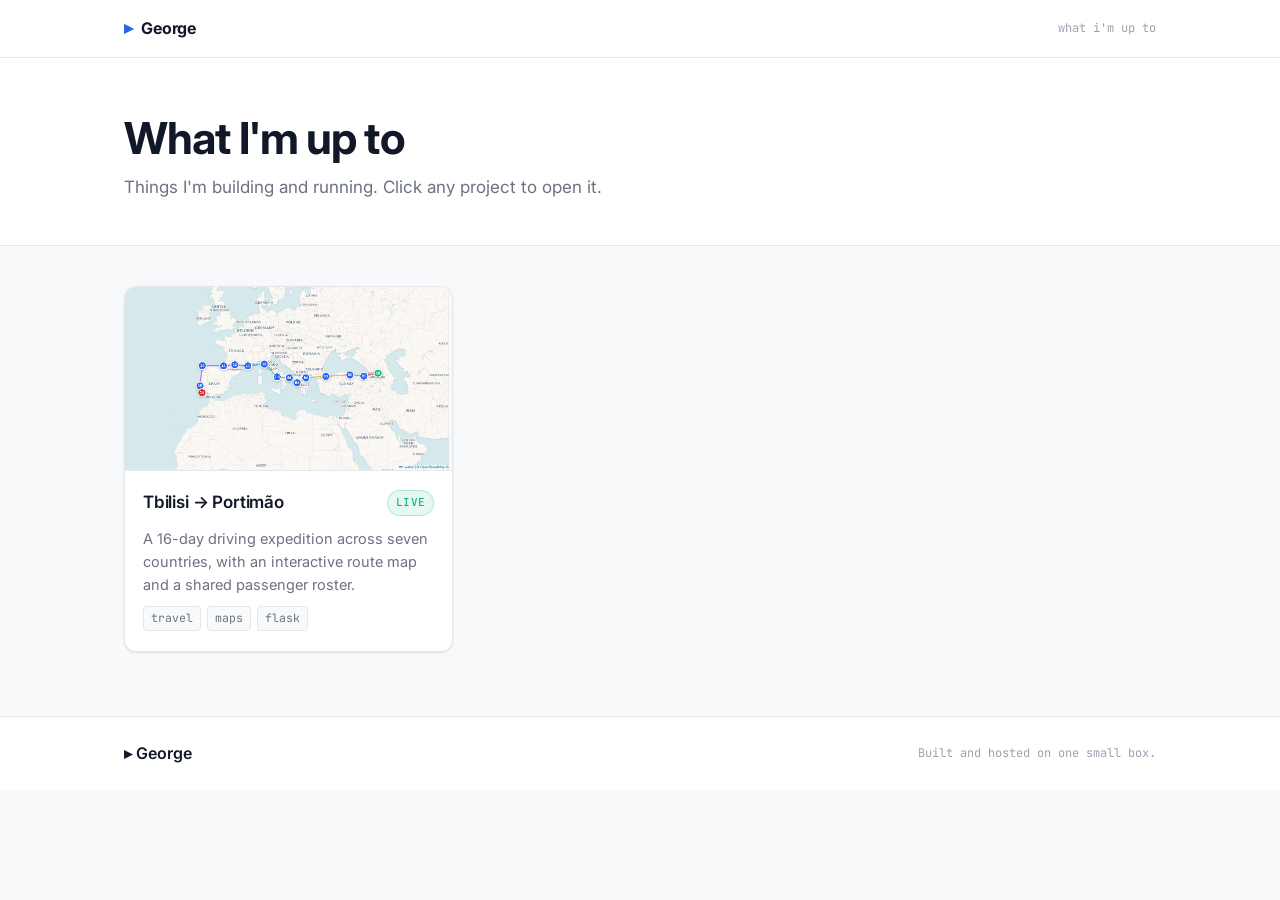
==== site/index.html @ 6715273e "deployed main page" ====
<!DOCTYPE html>
<html lang="en">
<head>
<meta charset="UTF-8" />
<meta name="viewport" content="width=device-width, initial-scale=1.0" />
<title>George — what I'm up to</title>
<meta name="description" content="Projects I'm building and running — a home base that links out to each one." />

<!-- Social link previews -->
<meta property="og:type" content="website" />
<meta property="og:title" content="George — what I'm up to" />
<meta property="og:description" content="Projects I'm building and running." />

<!-- Inline SVG favicon: the ▸ mark in the accent blue (no extra asset) -->
<link rel="icon" href="data:image/svg+xml,%3Csvg xmlns='http://www.w3.org/2000/svg' viewBox='0 0 100 100'%3E%3Ctext y='.9em' font-size='86' fill='%232563eb'%3E%E2%96%B8%3C/text%3E%3C/svg%3E" />

<link rel="preconnect" href="https://fonts.googleapis.com">
<link rel="preconnect" href="https://fonts.gstatic.com" crossorigin>
<link href="https://fonts.googleapis.com/css2?family=Inter:wght@400;500;600;700&family=JetBrains+Mono:wght@400;500&display=swap" rel="stylesheet">
<link rel="stylesheet" href="styles.css" />
</head>
<body>

<nav class="navbar">
  <div class="nav-inner">
    <a href="/" class="logo">
      <span class="logo-mark">▸</span>
      <span class="logo-text">George</span>
    </a>
    <div class="nav-meta">what I'm up to</div>
  </div>
</nav>

<header class="hero">
  <div class="hero-inner">
    <h1>What I'm up to</h1>
    <p class="hero-sub">Things I'm building and running. Click any project to open it.</p>
  </div>
</header>

<main class="container">
  <section id="projects" class="project-grid">
    <!-- cards injected by render.js from projects.js -->
  </section>
  <p id="empty" class="empty" hidden>Nothing here yet — check back soon.</p>
</main>

<footer class="site-footer">
  <div class="footer-inner">
    <span class="footer-logo">▸ George</span>
    <span class="footer-meta">Built and hosted on one small box.</span>
  </div>
</footer>

<script src="projects.js"></script>
<script src="render.js"></script>
</body>
</html>
---- site/styles.css ----
/* ─────────────────────────────────────────────────────────────────────────
   Homepage hub — visual sibling of the roadtrip site. The :root tokens below
   are copied from roadtrip's frontend/styles.css so the hub and the projects
   share one design language. (roadtrip's shipped theme is light; to go dark,
   swap this :root block.)
   ───────────────────────────────────────────────────────────────────────── */

:root {
  --bg: #ffffff;
  --bg-soft: #f8f9fb;
  --bg-card: #ffffff;
  --bg-hover: #f1f3f7;
  --border: #e5e7eb;
  --border-strong: #d1d5db;
  --text: #111827;
  --text-muted: #6b7280;
  --text-subtle: #9ca3af;
  --accent: #2563eb;
  --accent-hover: #1d4ed8;
  --accent-soft: #eff6ff;
  --danger: #dc2626;
  --success: #10b981;
  --warning: #f59e0b;
  --shadow-sm: 0 1px 2px rgba(0,0,0,0.04);
  --shadow: 0 1px 3px rgba(0,0,0,0.06), 0 1px 2px rgba(0,0,0,0.04);
  --shadow-md: 0 4px 6px rgba(0,0,0,0.05), 0 2px 4px rgba(0,0,0,0.04);
  --shadow-lg: 0 10px 15px rgba(0,0,0,0.07), 0 4px 6px rgba(0,0,0,0.05);
  --radius-sm: 4px;
  --radius: 6px;
  --radius-md: 8px;
  --radius-lg: 12px;
  --font-sans: 'Inter', -apple-system, BlinkMacSystemFont, 'Segoe UI', sans-serif;
  --font-mono: 'JetBrains Mono', ui-monospace, monospace;
}

* { box-sizing: border-box; margin: 0; padding: 0; }

body {
  font-family: var(--font-sans);
  color: var(--text);
  background: var(--bg-soft);
  line-height: 1.6;
  -webkit-font-smoothing: antialiased;
}

a { color: inherit; text-decoration: none; }

/* ── Navbar (sticky, translucent — mirrors roadtrip) ── */
.navbar {
  position: sticky; top: 0; z-index: 1000;
  background: rgba(255,255,255,0.95);
  backdrop-filter: blur(8px);
  border-bottom: 1px solid var(--border);
}
.nav-inner {
  max-width: 1080px; margin: 0 auto;
  padding: 14px 24px;
  display: flex; align-items: center; justify-content: space-between;
}
.logo { display: inline-flex; align-items: center; gap: 8px; font-weight: 700; }
.logo-mark { color: var(--accent); font-size: 18px; }
.logo-text { font-size: 16px; letter-spacing: -0.01em; }
.nav-meta {
  font-family: var(--font-mono); font-size: 12px;
  color: var(--text-subtle); text-transform: lowercase;
}

/* ── Hero ── */
.hero { border-bottom: 1px solid var(--border); background: var(--bg); }
.hero-inner { max-width: 1080px; margin: 0 auto; padding: 56px 24px 44px; }
.hero h1 {
  font-size: clamp(28px, 5vw, 44px); font-weight: 700;
  letter-spacing: -0.02em; line-height: 1.1;
}
.hero-sub { margin-top: 12px; color: var(--text-muted); font-size: 17px; max-width: 60ch; }

/* ── Layout ── */
.container { max-width: 1080px; margin: 0 auto; padding: 40px 24px 64px; }

.project-grid {
  display: grid;
  grid-template-columns: repeat(auto-fill, minmax(300px, 1fr));
  gap: 22px;
}

/* ── Project card ── */
.card {
  display: flex; flex-direction: column;
  background: var(--bg-card);
  border: 1px solid var(--border);
  border-radius: var(--radius-lg);
  overflow: hidden;
  box-shadow: var(--shadow);
  transition: transform .15s ease, box-shadow .15s ease, border-color .15s ease;
}
.card:hover {
  transform: translateY(-3px);
  box-shadow: var(--shadow-lg);
  border-color: var(--border-strong);
}
.card-thumb {
  width: 100%; aspect-ratio: 16 / 9; object-fit: cover;
  background: var(--bg-hover); border-bottom: 1px solid var(--border);
  display: block;
}
.card-body { padding: 18px 18px 20px; display: flex; flex-direction: column; gap: 10px; flex: 1; }
.card-head { display: flex; align-items: center; justify-content: space-between; gap: 12px; }
.card-head h3 { font-size: 17px; font-weight: 600; letter-spacing: -0.01em; }
.card-blurb { color: var(--text-muted); font-size: 14.5px; flex: 1; }

/* ── Status badge ── */
.badge {
  font-family: var(--font-mono); font-size: 11px; font-weight: 500;
  text-transform: uppercase; letter-spacing: 0.03em;
  padding: 3px 8px; border-radius: 999px; white-space: nowrap;
  border: 1px solid transparent;
}
.badge-live     { color: var(--success); background: rgba(16,185,129,0.10); border-color: rgba(16,185,129,0.25); }
.badge-building { color: var(--accent);  background: var(--accent-soft);    border-color: rgba(37,99,235,0.25); }
.badge-paused   { color: var(--warning); background: rgba(245,158,11,0.10); border-color: rgba(245,158,11,0.25); }
.badge-archived { color: var(--text-subtle); background: var(--bg-hover);   border-color: var(--border); }

/* ── Tags ── */
.card-tags { display: flex; flex-wrap: wrap; gap: 6px; }
.tag {
  font-family: var(--font-mono); font-size: 11.5px;
  color: var(--text-muted); background: var(--bg-soft);
  border: 1px solid var(--border); border-radius: var(--radius-sm);
  padding: 2px 7px;
}

.empty { text-align: center; color: var(--text-subtle); padding: 48px 0; }

/* ── Footer ── */
.site-footer { border-top: 1px solid var(--border); background: var(--bg); }
.footer-inner {
  max-width: 1080px; margin: 0 auto; padding: 24px;
  display: flex; align-items: center; justify-content: space-between; gap: 12px;
}
.footer-logo { font-weight: 600; color: var(--text); }
.footer-meta { font-family: var(--font-mono); font-size: 12px; color: var(--text-subtle); }

@media (max-width: 560px) {
  .footer-inner { flex-direction: column; align-items: flex-start; }
  .nav-meta { display: none; }
}
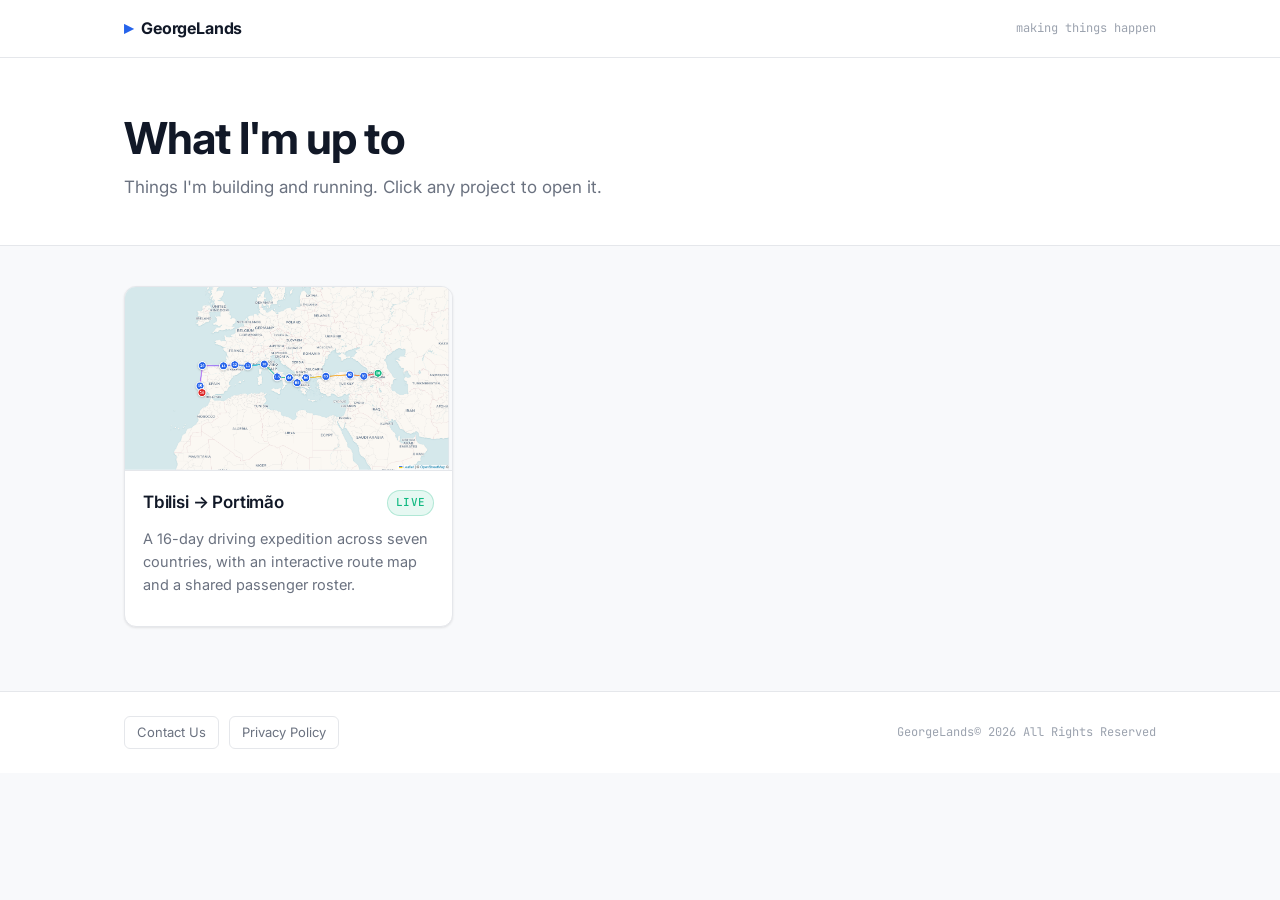
==== commit 2fbacdbc: "text changes" ====
--- a/site/index.html
+++ b/site/index.html
@@ -25,9 +25,9 @@
   <div class="nav-inner">
     <a href="/" class="logo">
       <span class="logo-mark">▸</span>
-      <span class="logo-text">George</span>
+      <span class="logo-text">GeorgeLands</span>
     </a>
-    <div class="nav-meta">what I'm up to</div>
+    <div class="nav-meta">making things happen</div>
   </div>
 </nav>
 
@@ -47,8 +47,11 @@
 
 <footer class="site-footer">
   <div class="footer-inner">
-    <span class="footer-logo">▸ George</span>
-    <span class="footer-meta">Built and hosted on one small box.</span>
+    <nav class="footer-links">
+      <a href="/contact.html" class="footer-link">Contact Us</a>
+      <a href="/privacy.html" class="footer-link">Privacy Policy</a>
+    </nav>
+    <span class="footer-meta">GeorgeLands&copy; 2026 All Rights Reserved</span>
   </div>
 </footer>
 
--- a/site/styles.css
+++ b/site/styles.css
@@ -140,6 +140,25 @@
 .footer-logo { font-weight: 600; color: var(--text); }
 .footer-meta { font-family: var(--font-mono); font-size: 12px; color: var(--text-subtle); }
 
+/* Footer link buttons (left side) */
+.footer-links { display: flex; align-items: center; gap: 10px; }
+.footer-link {
+  font-size: 13px; color: var(--text-muted);
+  padding: 5px 12px; border: 1px solid var(--border); border-radius: var(--radius);
+  transition: color .15s ease, border-color .15s ease, background .15s ease;
+}
+.footer-link:hover { color: var(--accent); border-color: var(--accent); background: var(--accent-soft); }
+
+/* ── Content pages (contact, privacy) ── */
+.page { max-width: 720px; margin: 0 auto; padding: 56px 24px 72px; }
+.page h1 { font-size: clamp(26px, 4vw, 38px); font-weight: 700; letter-spacing: -0.02em; }
+.page .lead { margin-top: 10px; color: var(--text-muted); font-size: 17px; }
+.page h2 { font-size: 18px; font-weight: 600; margin-top: 32px; }
+.page p { margin-top: 12px; }
+.page a { color: var(--accent); }
+.page a:hover { text-decoration: underline; }
+.page .muted { color: var(--text-muted); font-size: 14px; }
+
 @media (max-width: 560px) {
   .footer-inner { flex-direction: column; align-items: flex-start; }
   .nav-meta { display: none; }
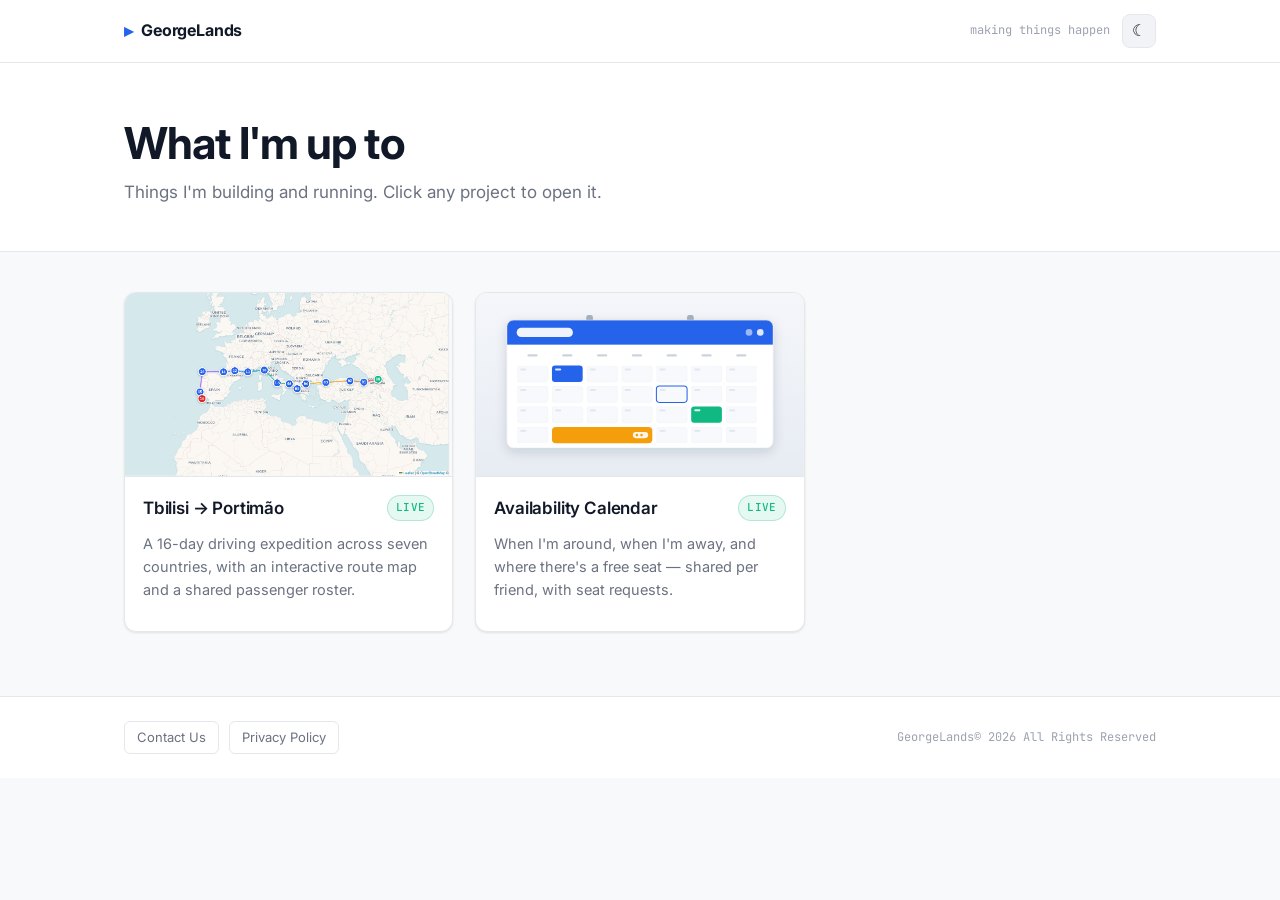
==== commit 7ddc9b49: "added light/dark mode toggle" ====
--- a/site/index.html
+++ b/site/index.html
@@ -18,6 +18,9 @@
 <link rel="preconnect" href="https://fonts.gstatic.com" crossorigin>
 <link href="https://fonts.googleapis.com/css2?family=Inter:wght@400;500;600;700&family=JetBrains+Mono:wght@400;500&display=swap" rel="stylesheet">
 <link rel="stylesheet" href="styles.css" />
+
+<!-- Apply the saved theme before first paint to avoid a flash (light is the default) -->
+<script>(function(){try{if(localStorage.getItem("theme")==="dark")document.documentElement.setAttribute("data-theme","dark");}catch(e){}})();</script>
 </head>
 <body>
 
@@ -27,7 +30,10 @@
       <span class="logo-mark">▸</span>
       <span class="logo-text">GeorgeLands</span>
     </a>
-    <div class="nav-meta">making things happen</div>
+    <div class="nav-right">
+      <div class="nav-meta">making things happen</div>
+      <button class="nav-btn theme-toggle" id="theme-toggle" type="button" title="Switch to dark mode" aria-label="Switch to dark mode">☾</button>
+    </div>
   </div>
 </nav>
 
@@ -57,5 +63,6 @@
 
 <script src="projects.js"></script>
 <script src="render.js"></script>
+<script src="theme.js"></script>
 </body>
 </html>
--- a/site/styles.css
+++ b/site/styles.css
@@ -1,8 +1,10 @@
 /* ─────────────────────────────────────────────────────────────────────────
    Homepage hub — visual sibling of the roadtrip site. The :root tokens below
    are copied from roadtrip's frontend/styles.css so the hub and the projects
-   share one design language. (roadtrip's shipped theme is light; to go dark,
-   swap this :root block.)
+   share one design language. Light is the default; dark mode is opt-in via the
+   navbar ☾/☀ toggle and overrides only the color tokens under
+   [data-theme="dark"] (see theme.js). Every rule reads var()s, so nothing else
+   needs to know which theme is active.
    ───────────────────────────────────────────────────────────────────────── */
 
 :root {
@@ -10,6 +12,7 @@
   --bg-soft: #f8f9fb;
   --bg-card: #ffffff;
   --bg-hover: #f1f3f7;
+  --nav-bg: rgba(255,255,255,0.95);
   --border: #e5e7eb;
   --border-strong: #d1d5db;
   --text: #111827;
@@ -31,6 +34,34 @@
   --radius-lg: 12px;
   --font-sans: 'Inter', -apple-system, BlinkMacSystemFont, 'Segoe UI', sans-serif;
   --font-mono: 'JetBrains Mono', ui-monospace, monospace;
+  color-scheme: light;
+}
+
+/* Dark mode — opt-in, toggled by the navbar button and persisted in localStorage
+   (see theme.js). Overrides only the color tokens; the palette is shared with
+   availability_calendar's dark theme so the platform reads as one product. */
+:root[data-theme="dark"] {
+  --bg: #171a21;
+  --bg-soft: #0f1115;
+  --bg-card: #171a21;
+  --bg-hover: #1f242e;
+  --nav-bg: rgba(15,17,21,0.9);
+  --border: #2a313d;
+  --border-strong: #3d4652;
+  --text: #e7ebf2;
+  --text-muted: #93a0b4;
+  --text-subtle: #6b7686;
+  --accent: #4f8cff;
+  --accent-hover: #6ba0ff;
+  --accent-soft: rgba(79,140,255,0.15);
+  --danger: #ef4f5b;
+  --success: #2fbf71;
+  --warning: #f5a623;
+  --shadow-sm: 0 1px 2px rgba(0,0,0,0.3);
+  --shadow: 0 1px 3px rgba(0,0,0,0.4), 0 1px 2px rgba(0,0,0,0.3);
+  --shadow-md: 0 4px 6px rgba(0,0,0,0.4), 0 2px 4px rgba(0,0,0,0.3);
+  --shadow-lg: 0 10px 20px rgba(0,0,0,0.5), 0 4px 6px rgba(0,0,0,0.4);
+  color-scheme: dark;
 }
 
 * { box-sizing: border-box; margin: 0; padding: 0; }
@@ -48,7 +79,7 @@
 /* ── Navbar (sticky, translucent — mirrors roadtrip) ── */
 .navbar {
   position: sticky; top: 0; z-index: 1000;
-  background: rgba(255,255,255,0.95);
+  background: var(--nav-bg);
   backdrop-filter: blur(8px);
   border-bottom: 1px solid var(--border);
 }
@@ -64,6 +95,16 @@
   font-family: var(--font-mono); font-size: 12px;
   color: var(--text-subtle); text-transform: lowercase;
 }
+.nav-right { display: flex; align-items: center; gap: 12px; }
+.nav-btn {
+  display: inline-flex; align-items: center; justify-content: center;
+  width: 34px; height: 34px; flex: 0 0 auto;
+  background: var(--bg-hover); color: var(--text);
+  border: 1px solid var(--border); border-radius: var(--radius-md);
+  font-size: 16px; line-height: 1; cursor: pointer;
+  transition: border-color .15s ease, background .15s ease;
+}
+.nav-btn:hover { border-color: var(--border-strong); background: var(--bg-soft); }
 
 /* ── Hero ── */
 .hero { border-bottom: 1px solid var(--border); background: var(--bg); }
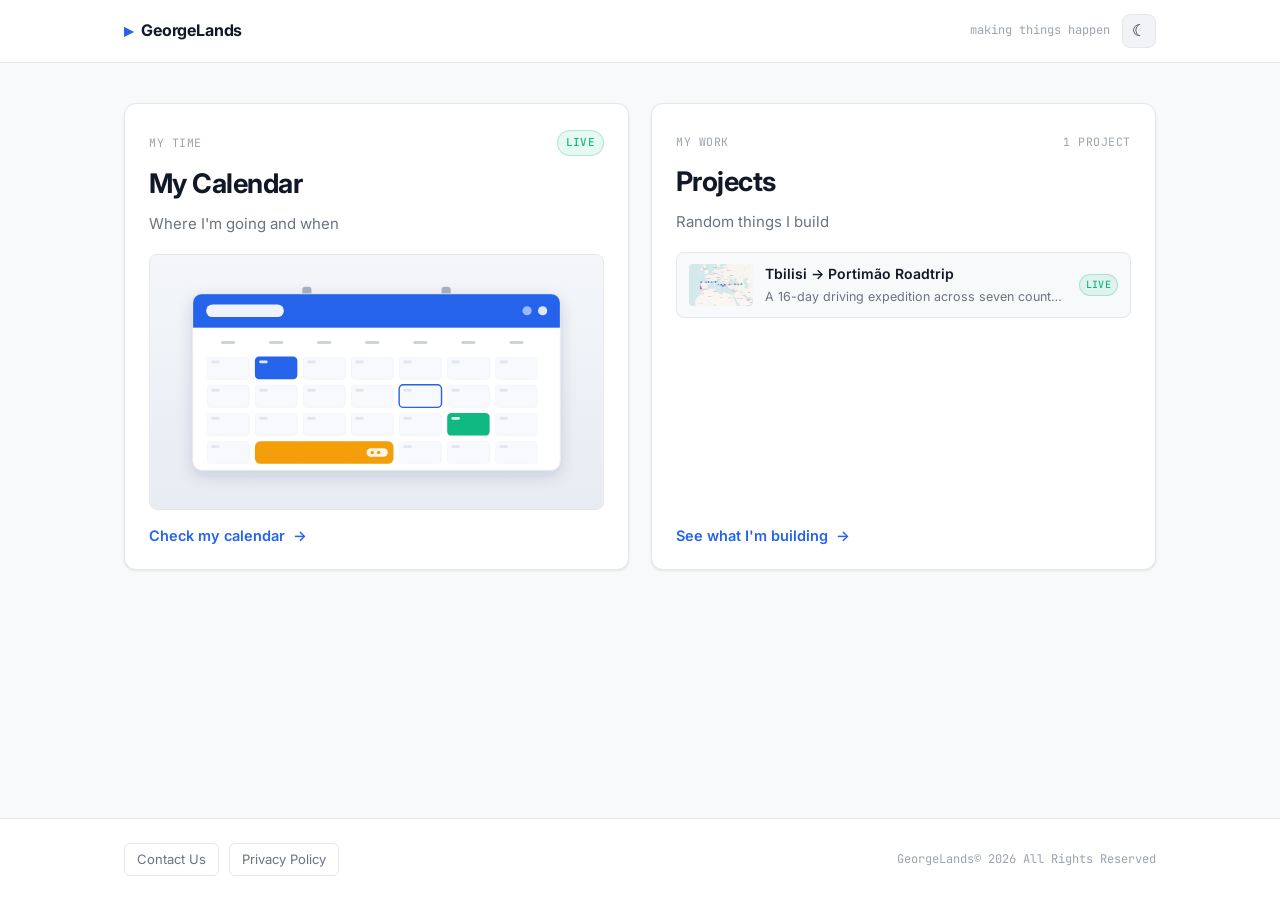
==== commit 6ab12d35: "landing page design update" ====
--- a/site/index.html
+++ b/site/index.html
@@ -3,13 +3,12 @@
 <head>
 <meta charset="UTF-8" />
 <meta name="viewport" content="width=device-width, initial-scale=1.0" />
-<title>George — what I'm up to</title>
-<meta name="description" content="Projects I'm building and running — a home base that links out to each one." />
+<title>George — my calendar &amp; my projects</title>
 
 <!-- Social link previews -->
 <meta property="og:type" content="website" />
-<meta property="og:title" content="George — what I'm up to" />
-<meta property="og:description" content="Projects I'm building and running." />
+<meta property="og:title" content="George — my calendar &amp; my projects" />
+<meta property="og:description" content="My calendar and my projects" />
 
 <!-- Inline SVG favicon: the ▸ mark in the accent blue (no extra asset) -->
 <link rel="icon" href="data:image/svg+xml,%3Csvg xmlns='http://www.w3.org/2000/svg' viewBox='0 0 100 100'%3E%3Ctext y='.9em' font-size='86' fill='%232563eb'%3E%E2%96%B8%3C/text%3E%3C/svg%3E" />
@@ -37,18 +36,41 @@
   </div>
 </nav>
 
-<header class="hero">
-  <div class="hero-inner">
-    <h1>What I'm up to</h1>
-    <p class="hero-sub">Things I'm building and running. Click any project to open it.</p>
-  </div>
-</header>
 
-<main class="container">
-  <section id="projects" class="project-grid">
-    <!-- cards injected by render.js from projects.js -->
-  </section>
-  <p id="empty" class="empty" hidden>Nothing here yet — check back soon.</p>
+<!-- The page's heading. The design has no visible title — the two panels carry
+     it — but the document still needs an h1 for heading navigation. -->
+<h1 class="visually-hidden">George — my calendar and my projects</h1>
+
+<!-- The two doors. Copy here is the pre-JS fallback; landing.js re-syncs it to
+     the registry in projects.js and fills in the host-derived calendar link. -->
+<main class="split">
+
+  <a class="split-side" id="side-calendar" aria-label="Open My Calendar">
+    <div class="side-top">
+      <span class="side-kicker">my time</span>
+      <span class="badge badge-live" id="calendar-status">live</span>
+    </div>
+    <h2 class="side-title" id="calendar-title">My Calendar</h2>
+    <p class="side-blurb" id="calendar-blurb">Where I'm going and when</p>
+    <div class="side-preview">
+      <img class="side-shot" id="calendar-shot" src="assets/availability.svg" alt="" loading="lazy" onerror="this.remove()">
+    </div>
+    <span class="side-cta">Check my calendar <span class="side-arrow" aria-hidden="true">→</span></span>
+  </a>
+
+  <a class="split-side" href="/projects.html" aria-label="Browse my projects">
+    <div class="side-top">
+      <span class="side-kicker">my work</span>
+      <span class="side-count" id="project-count"></span>
+    </div>
+    <h2 class="side-title">Projects</h2>
+    <p class="side-blurb">Random things I build</p>
+    <div class="side-preview">
+      <ul class="side-list" id="project-list"><!-- rows injected by landing.js --></ul>
+    </div>
+    <span class="side-cta">See what I'm building <span class="side-arrow" aria-hidden="true">→</span></span>
+  </a>
+
 </main>
 
 <footer class="site-footer">
@@ -62,7 +84,7 @@
 </footer>
 
 <script src="projects.js"></script>
-<script src="render.js"></script>
+<script src="landing.js"></script>
 <script src="theme.js"></script>
 </body>
 </html>
--- a/site/styles.css
+++ b/site/styles.css
@@ -72,9 +72,22 @@
   background: var(--bg-soft);
   line-height: 1.6;
   -webkit-font-smoothing: antialiased;
+  /* Column flex + `margin-top:auto` on the footer keeps the footer at the
+     bottom of a short page (the landing page is only two panels tall) without
+     stretching the content above it. */
+  min-height: 100vh;
+  display: flex; flex-direction: column;
 }
 
 a { color: inherit; text-decoration: none; }
+
+/* Reachable by screen readers and heading navigation, invisible on screen —
+   for the landing page's <h1>, which the design carries in the panels. */
+.visually-hidden {
+  position: absolute; width: 1px; height: 1px;
+  margin: -1px; padding: 0; overflow: hidden;
+  clip-path: inset(50%); white-space: nowrap; border: 0;
+}
 
 /* ── Navbar (sticky, translucent — mirrors roadtrip) ── */
 .navbar {
@@ -114,13 +127,115 @@
   letter-spacing: -0.02em; line-height: 1.1;
 }
 .hero-sub { margin-top: 12px; color: var(--text-muted); font-size: 17px; max-width: 60ch; }
+.back-link {
+  display: inline-block; margin-bottom: 14px;
+  font-family: var(--font-mono); font-size: 12.5px; color: var(--text-subtle);
+  transition: color .15s ease;
+}
+.back-link:hover { color: var(--accent); }
 
 /* ── Layout ── */
 .container { max-width: 1080px; margin: 0 auto; padding: 40px 24px 64px; }
 
+/* ── The two doors (index.html) ──
+   Left = the calendar, right = everything else. They stack below 760px, with
+   the calendar first — which is why no copy on the page says "left"/"right". */
+.split {
+  max-width: 1080px; margin: 0 auto; padding: 40px 24px 64px;
+  display: grid; gap: 22px;
+  /* minmax(0,…), not a bare 1fr: the preview rows hold long single-line text,
+     whose min-content width would otherwise blow one column out and starve the
+     other. The 0 minimum lets both halves stay honestly equal. */
+  grid-template-columns: minmax(0, 1fr) minmax(0, 1fr);
+}
+.split-side {
+  display: flex; flex-direction: column; gap: 12px;
+  min-height: 380px; padding: 26px 24px 22px;
+  background: var(--bg-card);
+  border: 1px solid var(--border);
+  border-radius: var(--radius-lg);
+  box-shadow: var(--shadow);
+  cursor: pointer;
+  transition: transform .15s ease, box-shadow .15s ease, border-color .15s ease;
+}
+.split-side:hover {
+  transform: translateY(-3px);
+  box-shadow: var(--shadow-lg);
+  border-color: var(--accent);
+}
+.split-side:focus-visible { outline: 2px solid var(--accent); outline-offset: 3px; }
+
+/* min-height keeps the two kickers on the same line — only one side has a badge */
+.side-top { display: flex; align-items: center; justify-content: space-between; gap: 12px; min-height: 24px; }
+.side-kicker, .side-count {
+  font-family: var(--font-mono); font-size: 11.5px; letter-spacing: 0.05em;
+  text-transform: uppercase; color: var(--text-subtle);
+}
+.side-title { font-size: clamp(21px, 2.6vw, 27px); font-weight: 700; letter-spacing: -0.02em; line-height: 1.2; }
+.side-blurb { color: var(--text-muted); font-size: 15px; }
+
+/* The preview soaks up the leftover height so both CTAs sit on the same line. */
+.side-preview { flex: 1; display: flex; align-items: center; margin: 6px 0 2px; }
+.side-shot {
+  width: 100%; aspect-ratio: 16 / 9; object-fit: cover; object-position: top;
+  background: var(--bg-soft);
+  border: 1px solid var(--border); border-radius: var(--radius-md);
+}
+
+/* Right side: a peek at the registry — the full cards live on /projects.html.
+   Top-aligned, so the list grows downward as projects are added instead of
+   drifting around the middle while there are only one or two. */
+.side-list {
+  list-style: none; width: 100%; align-self: flex-start;
+  display: flex; flex-direction: column; gap: 8px;
+}
+.side-item {
+  display: flex; align-items: center; gap: 12px;
+  padding: 10px 12px;
+  background: var(--bg-soft);
+  border: 1px solid var(--border); border-radius: var(--radius-md);
+}
+.side-item-thumb {
+  width: 64px; height: 42px; flex: 0 0 auto; object-fit: cover;
+  background: var(--bg-hover); border-radius: var(--radius-sm);
+}
+/* Stand-in tile for a project with no thumbnail (or a broken one), so the
+   names in the list stay on one vertical line. */
+.side-item-thumb-empty {
+  display: flex; align-items: center; justify-content: center;
+  border: 1px solid var(--border);
+  color: var(--accent); opacity: 0.5; font-size: 15px;
+}
+.side-item-body { flex: 1; min-width: 0; display: flex; flex-direction: column; gap: 1px; }
+.side-item-name, .side-item-blurb {
+  overflow: hidden; text-overflow: ellipsis; white-space: nowrap;
+}
+.side-item-name { font-size: 14px; font-weight: 600; }
+.side-item-blurb { font-size: 12.5px; color: var(--text-muted); }
+.side-note {
+  font-family: var(--font-mono); font-size: 12px;
+  color: var(--text-subtle); padding-left: 2px;
+}
+
+.side-cta {
+  margin-top: auto; display: inline-flex; align-items: center; gap: 8px;
+  color: var(--accent); font-weight: 600; font-size: 14.5px;
+}
+.side-arrow { transition: transform .15s ease; }
+.split-side:hover .side-arrow { transform: translateX(4px); }
+
+@media (max-width: 760px) {
+  /* Still minmax(0,…) — a bare 1fr here lets the preview rows push the page
+     wider than the viewport (see the note above). */
+  .split { grid-template-columns: minmax(0, 1fr); padding-top: 28px; }
+  .split-side { min-height: 0; }
+}
+
 .project-grid {
   display: grid;
-  grid-template-columns: repeat(auto-fill, minmax(300px, 1fr));
+  /* min(300px, 100%) so the track can shrink below 300px on a 320px-wide phone
+     instead of pushing the page into a horizontal scroll. */
+  grid-template-columns: repeat(auto-fill, minmax(min(300px, 100%), 1fr));
   gap: 22px;
 }
 
@@ -160,6 +275,8 @@
 .badge-building { color: var(--accent);  background: var(--accent-soft);    border-color: rgba(37,99,235,0.25); }
 .badge-paused   { color: var(--warning); background: rgba(245,158,11,0.10); border-color: rgba(245,158,11,0.25); }
 .badge-archived { color: var(--text-subtle); background: var(--bg-hover);   border-color: var(--border); }
+/* Compact variant for the landing page's preview rows */
+.badge-sm { font-size: 10px; padding: 2px 6px; }
 
 /* ── Tags ── */
 .card-tags { display: flex; flex-wrap: wrap; gap: 6px; }
@@ -173,7 +290,7 @@
 .empty { text-align: center; color: var(--text-subtle); padding: 48px 0; }
 
 /* ── Footer ── */
-.site-footer { border-top: 1px solid var(--border); background: var(--bg); }
+.site-footer { margin-top: auto; border-top: 1px solid var(--border); background: var(--bg); }
 .footer-inner {
   max-width: 1080px; margin: 0 auto; padding: 24px;
   display: flex; align-items: center; justify-content: space-between; gap: 12px;
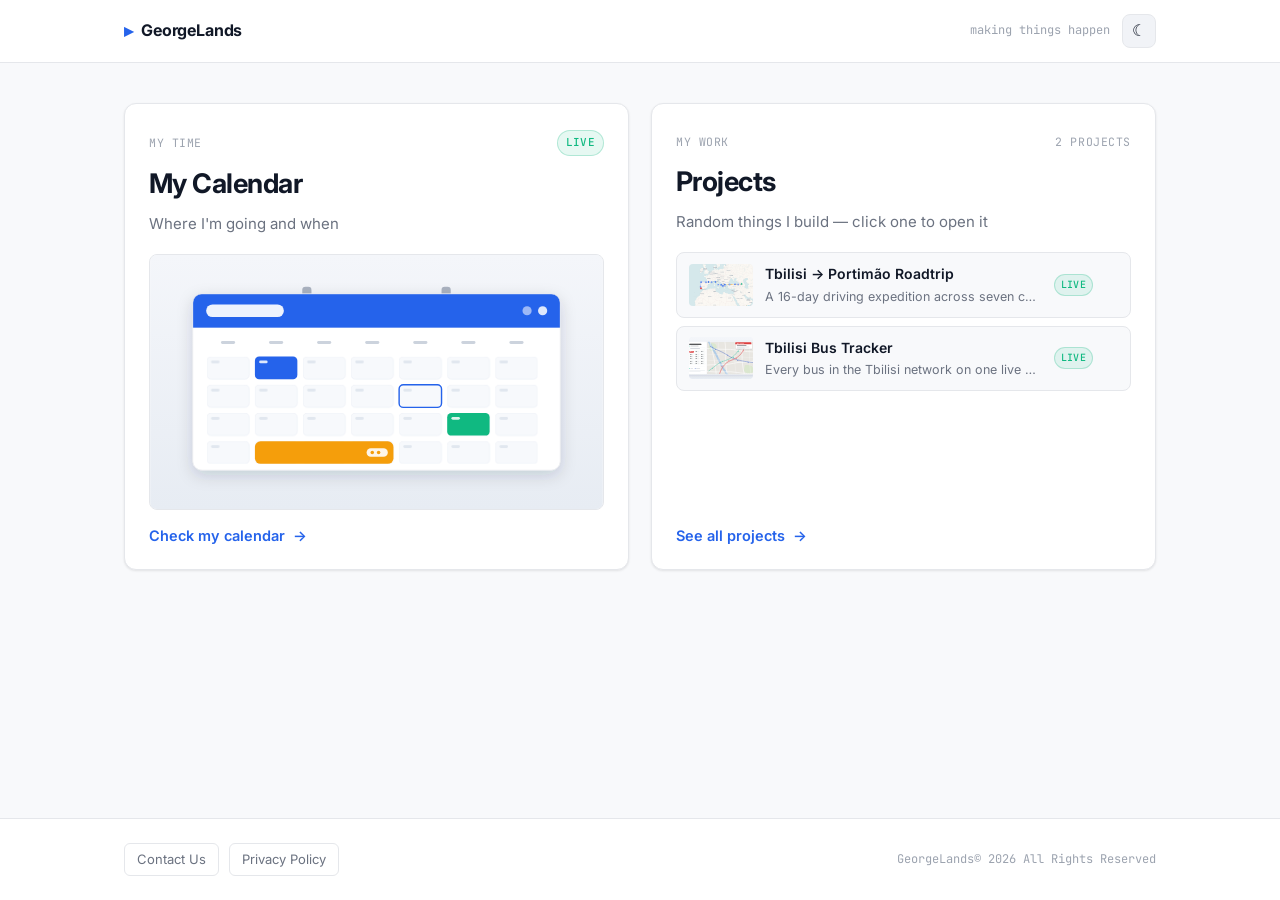
==== commit 9b6baefe: "made projects clickable from homepage" ====
--- a/site/index.html
+++ b/site/index.html
@@ -58,18 +58,21 @@
     <span class="side-cta">Check my calendar <span class="side-arrow" aria-hidden="true">→</span></span>
   </a>
 
-  <a class="split-side" href="/projects.html" aria-label="Browse my projects">
+  <!-- Not a link itself: each preview row below is its own link straight to the
+       project, so a visitor can open one without the /projects.html detour. The
+       CTA at the bottom is the link to the full grid. -->
+  <section class="split-side split-side-plain" aria-labelledby="projects-heading">
     <div class="side-top">
       <span class="side-kicker">my work</span>
       <span class="side-count" id="project-count"></span>
     </div>
-    <h2 class="side-title">Projects</h2>
-    <p class="side-blurb">Random things I build</p>
+    <h2 class="side-title" id="projects-heading">Projects</h2>
+    <p class="side-blurb">Random things I build — click one to open it</p>
     <div class="side-preview">
       <ul class="side-list" id="project-list"><!-- rows injected by landing.js --></ul>
     </div>
-    <span class="side-cta">See what I'm building <span class="side-arrow" aria-hidden="true">→</span></span>
-  </a>
+    <a class="side-cta" href="/projects.html">See all projects <span class="side-arrow" aria-hidden="true">→</span></a>
+  </section>
 
 </main>
 
--- a/site/styles.css
+++ b/site/styles.css
@@ -155,15 +155,21 @@
   border: 1px solid var(--border);
   border-radius: var(--radius-lg);
   box-shadow: var(--shadow);
-  cursor: pointer;
   transition: transform .15s ease, box-shadow .15s ease, border-color .15s ease;
 }
-.split-side:hover {
+/* Only the panel that *is* a link lifts and takes the pointer. The projects
+   panel (.split-side-plain) is a container whose rows link individually, so it
+   stays put — a card that rises but doesn't go anywhere reads as broken. */
+a.split-side { cursor: pointer; }
+a.split-side:hover {
   transform: translateY(-3px);
   box-shadow: var(--shadow-lg);
   border-color: var(--accent);
 }
 .split-side:focus-visible { outline: 2px solid var(--accent); outline-offset: 3px; }
+/* Hovering anywhere in the projects panel still warms its border, so the two
+   sides feel equally alive. */
+.split-side-plain:hover { border-color: var(--border-strong); }
 
 /* min-height keeps the two kickers on the same line — only one side has a badge */
 .side-top { display: flex; align-items: center; justify-content: space-between; gap: 12px; min-height: 24px; }
@@ -189,12 +195,30 @@
   list-style: none; width: 100%; align-self: flex-start;
   display: flex; flex-direction: column; gap: 8px;
 }
+/* Each row is a link to its project. */
 .side-item {
   display: flex; align-items: center; gap: 12px;
   padding: 10px 12px;
   background: var(--bg-soft);
   border: 1px solid var(--border); border-radius: var(--radius-md);
-}
+  cursor: pointer;
+  transition: background .15s ease, border-color .15s ease, box-shadow .15s ease;
+}
+.side-item:hover {
+  background: var(--bg-hover);
+  border-color: var(--accent);
+  box-shadow: var(--shadow-sm);
+}
+.side-item:focus-visible { outline: 2px solid var(--accent); outline-offset: 2px; }
+/* Reveals on hover/focus — the row is quiet at rest, but says where it goes the
+   moment you reach for it. */
+.side-item-arrow {
+  flex: 0 0 auto; color: var(--accent); font-size: 14px;
+  opacity: 0; transform: translateX(-4px);
+  transition: opacity .15s ease, transform .15s ease;
+}
+.side-item:hover .side-item-arrow,
+.side-item:focus-visible .side-item-arrow { opacity: 1; transform: translateX(0); }
 .side-item-thumb {
   width: 64px; height: 42px; flex: 0 0 auto; object-fit: cover;
   background: var(--bg-hover); border-radius: var(--radius-sm);
@@ -212,17 +236,28 @@
 }
 .side-item-name { font-size: 14px; font-weight: 600; }
 .side-item-blurb { font-size: 12.5px; color: var(--text-muted); }
+/* No hover on a touch screen — keep the arrows visible there instead. */
+@media (hover: none) {
+  .side-item-arrow { opacity: 0.55; transform: none; }
+}
+
 .side-note {
   font-family: var(--font-mono); font-size: 12px;
   color: var(--text-subtle); padding-left: 2px;
 }
+.side-note-link { transition: color .15s ease; }
+.side-note-link:hover { color: var(--accent); }
 
 .side-cta {
   margin-top: auto; display: inline-flex; align-items: center; gap: 8px;
   color: var(--accent); font-weight: 600; font-size: 14.5px;
+  align-self: flex-start; /* the CTA link is only as wide as its own text */
 }
 .side-arrow { transition: transform .15s ease; }
-.split-side:hover .side-arrow { transform: translateX(4px); }
+a.split-side:hover .side-arrow,
+.side-cta:hover .side-arrow { transform: translateX(4px); }
+.side-cta:hover { color: var(--accent-hover); }
+.side-cta:focus-visible { outline: 2px solid var(--accent); outline-offset: 3px; border-radius: var(--radius-sm); }
 
 @media (max-width: 760px) {
   /* Still minmax(0,…) — a bare 1fr here lets the preview rows push the page
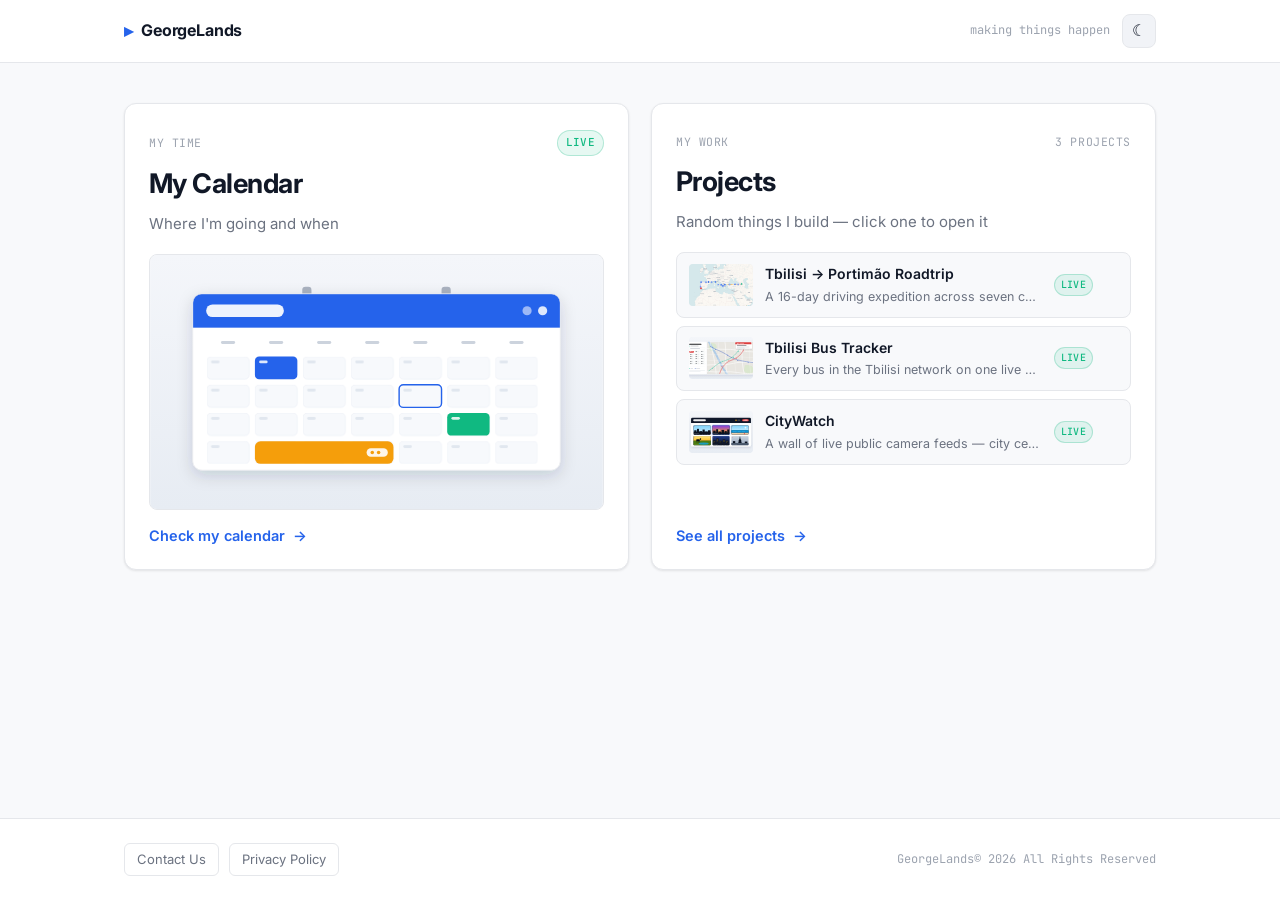
==== commit a2cf08f9: "Make the hub installable: PWA layer + asset links for the Android app Groundwork for an Android app " ====
--- a/site/index.html
+++ b/site/index.html
@@ -17,6 +17,11 @@
 <link rel="preconnect" href="https://fonts.gstatic.com" crossorigin>
 <link href="https://fonts.googleapis.com/css2?family=Inter:wght@400;500;600;700&family=JetBrains+Mono:wght@400;500&display=swap" rel="stylesheet">
 <link rel="stylesheet" href="styles.css" />
+
+<!-- Installable-app metadata. The manifest is what Chrome reads to offer
+     "Install app", and what Bubblewrap reads to generate the Android wrapper. -->
+<link rel="manifest" href="/manifest.webmanifest" />
+<meta name="theme-color" content="#2563eb" />
 
 <!-- Apply the saved theme before first paint to avoid a flash (light is the default) -->
 <script>(function(){try{if(localStorage.getItem("theme")==="dark")document.documentElement.setAttribute("data-theme","dark");}catch(e){}})();</script>
@@ -89,5 +94,6 @@
 <script src="projects.js"></script>
 <script src="landing.js"></script>
 <script src="theme.js"></script>
+<script src="pwa.js"></script>
 </body>
 </html>
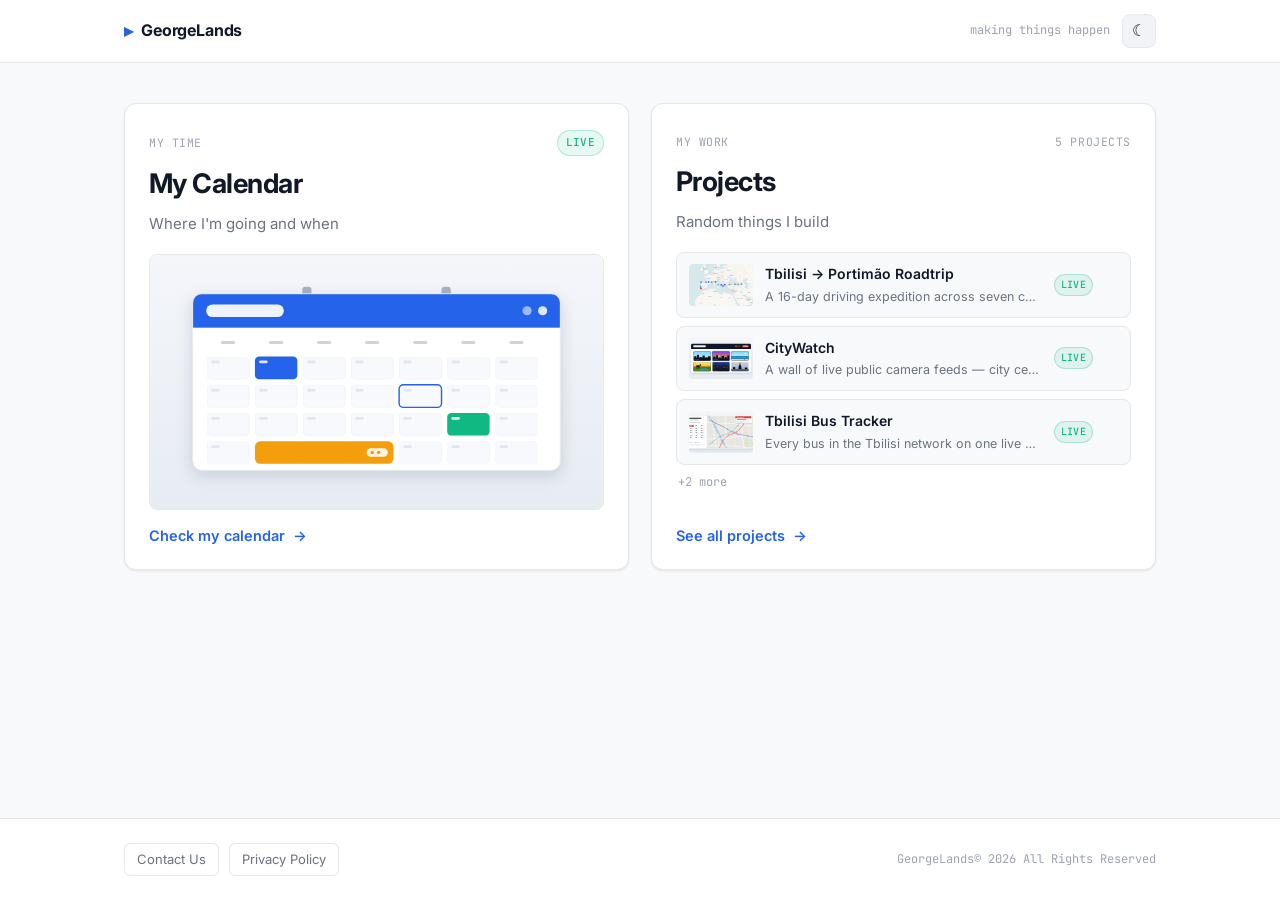
==== commit 17beec56: "wording change" ====
--- a/site/index.html
+++ b/site/index.html
@@ -72,7 +72,7 @@
       <span class="side-count" id="project-count"></span>
     </div>
     <h2 class="side-title" id="projects-heading">Projects</h2>
-    <p class="side-blurb">Random things I build — click one to open it</p>
+    <p class="side-blurb">Random things I build</p>
     <div class="side-preview">
       <ul class="side-list" id="project-list"><!-- rows injected by landing.js --></ul>
     </div>
